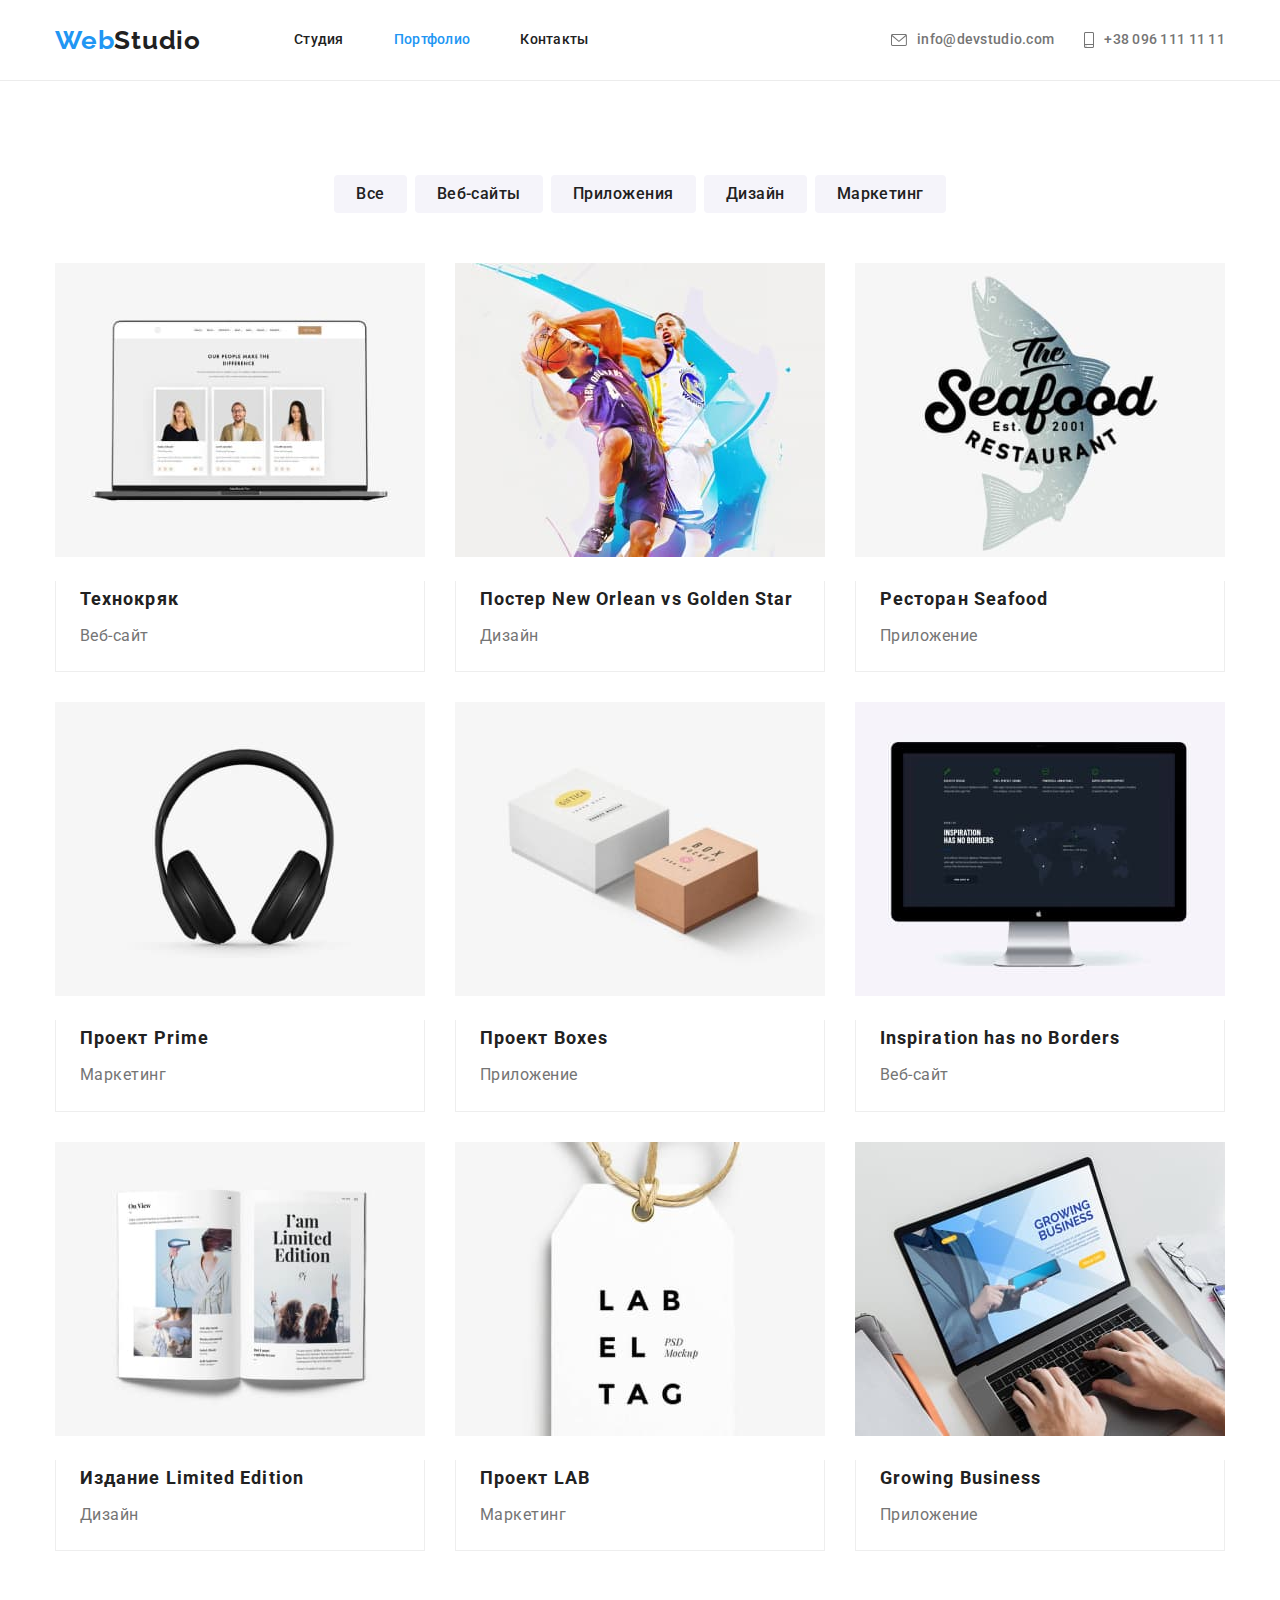
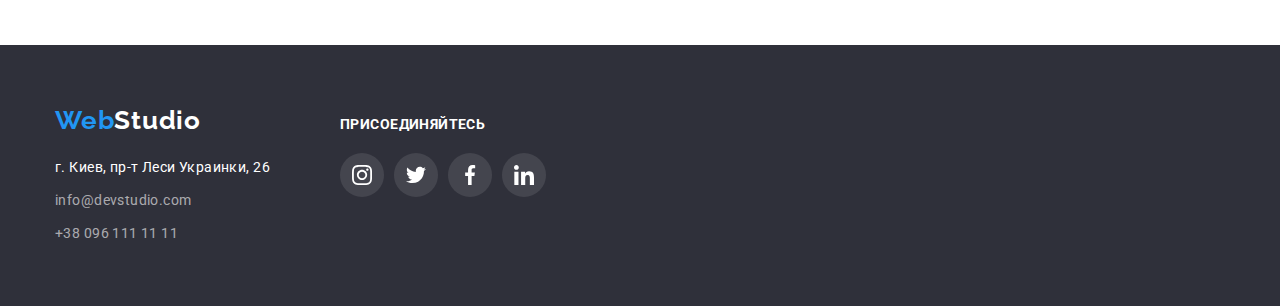
==== portfolio.html @ 770d9791 "add animation" ====
<!DOCTYPE html>
<html lang="ru">
	<head>
		<meta charset="UTF-8" />
		<meta http-equiv="X-UA-Compatible" content="IE=edge" />
		<meta name="viewport" content="width=device-width, initial-scale=1.0" />
		<title>Портфоліо</title>
		<link rel="preconnect" href="https://fonts.googleapis.com" />
		<link rel="preconnect" href="https://fonts.gstatic.com" crossorigin />
		<link
			href="https://fonts.googleapis.com/css2?family=Raleway:wght@700&family=Roboto:wght@400;500;700;900&display=swap"
			rel="stylesheet"
		/>
		<link
			rel="stylesheet"
			href="https://cdnjs.cloudflare.com/ajax/libs/modern-normalize/1.1.0/modern-normalize.min.css"
		/>
		<link rel="stylesheet" href="./css/styles.css" />
	</head>
	<body>
		<header class="header">
			<div class="container main-nav">
				<!--Шапка-->
				<a class="logo" lang="en" href="./index.html">
					<span class="logo-accent">Web</span>Studio
				</a>

				<ul class="site-nav list">
					<li class="item"><a href="./index.html" class="link">Студия</a></li>
					<li class="item"><a href="./portfolio.html" class="link current">Портфолио</a></li>
					<li class="item"><a href="" class="link">Контакты</a></li>
				</ul>

				<ul class="contacts-list list">
					<li class="item">
						<a class="link" href="mailto:info@devstudio.com">
							<svg class="contacts-list-icon" width="16" height="12">
								<use href="./images/icons.svg#envelope"></use>
							</svg>
							info@devstudio.com
						</a>
					</li>
					<li class="item">
						<a class="link" href="tel:+380961111111">
							<svg class="contacts-list-icon" width="10" height="16">
								<use href="./images/icons.svg#smartphone"></use>
							</svg>
							+38 096 111 11 11
						</a>
					</li>
				</ul>
			</div>
		</header>
		<!-- Основний контент -->
		<main>
			<section class="section">
				<!--Прихований заголовок-->
				<div class="container">
					<h1 class="visually-hidden">Примеры работ</h1>

					<ul class="filter-list list">
						<li class="item"><button class="button" type="button">Все</button></li>
						<li class="item"><button class="button" type="button">Веб-сайты</button></li>
						<li class="item"><button class="button" type="button">Приложения</button></li>
						<li class="item"><button class="button" type="button">Дизайн</button></li>
						<li class="item"><button class="button" type="button">Маркетинг</button></li>
					</ul>

					<ul class="work list">
						<li class="item">
							<a class="work-link" href="">
								<img
									class="img"
									src="./images/tehnohryak.jpg"
									alt="ноутбук с изображением анкет сотрудников на экране"
									width="370"
								/>
								<div class="border">
									<h2 class="list-titel">Технокряк</h2>
									<p class="text">Веб-сайт</p>
								</div>
							</a>
						</li>
						<li class="item">
							<a class="work-link" href="">
								<img
									class="img"
									src="./images/basketball.jpg"
									alt="плакат с изображением баскетоболистов"
									width="370"
								/>
								<div class="border">
									<h2 class="list-titel">
										Постер
										<span lang="en">New Orlean vs Golden Star</span>
									</h2>
									<p class="text">Дизайн</p>
								</div>
							</a>
						</li>
						<li class="item">
							<a class="work-link" href="">
								<img
									class="img"
									src="./images/seafood.jpg"
									alt="рисунок рыбы с название ресторана морепродуктов"
									width="370"
								/>
								<div class="border">
									<h2 class="list-titel">
										Ресторан
										<span lang="en">Seafood</span>
									</h2>
									<p class="text">Приложение</p>
								</div>
							</a>
						</li>
						<li class="item">
							<a class="work-link" href="">
								<img class="img" src="./images/headphone.jpg" alt="наушники" width="370" />
								<div class="border">
									<h2 class="list-titel">
										Проект
										<span lang="en">Prime</span>
									</h2>
									<p class="text">Маркетинг</p>
								</div>
							</a>
						</li>
						<li class="item">
							<a class="work-link" href="">
								<img class="img" src="./images/boxes.jpg" alt="две подарочные коробки" width="370" />
								<div class="border">
									<h2 class="list-titel">
										Проект
										<span lang="en">Boxes</span>
									</h2>
									<p class="text">Приложение</p>
								</div>
							</a>
						</li>
						<li class="item">
							<a class="work-link" href="">
								<img class="img" src="./images/display.jpg" alt="дисплей с интерфейсом программы" width="370" />
								<div class="border">
									<h2 class="list-titel"><span lang="en">Inspiration has no Borders</span></h2>
									<p class="text">Веб-сайт</p>
								</div>
							</a>
						</li>
						<li class="item">
							<a class="work-link" href="">
								<img class="img" src="./images/magazine.jpg" alt="открытый журнал с фото и заголовками" width="370" />
								<div class="border">
									<h2 class="list-titel">
										Издание
										<span lang="en">Limited Edition</span>
									</h2>
									<p class="text">Дизайн</p>
								</div>
							</a>
						</li>
						<li class="item">
							<a class="work-link" href="">
								<img class="img" src="./images/tag.jpg" alt="бирка с надписью" width="370" />
								<div class="border">
									<h2 class="list-titel">
										Проект
										<span>LAB</span>
									</h2>
									<p class="text">Маркетинг</p>
								</div>
							</a>
						</li>
						<li class="item">
							<a class="work-link" href="">
								<img
									class="img"
									src="./images/growinglaptop.jpg"
									alt="ноутбук с изображением рекламы компании на экране"
									width="370"
								/>
								<div class="border">
									<h2 class="list-titel"><span>Growing Business</span></h2>
									<p class="text">Приложение</p>
								</div>
							</a>
						</li>
					</ul>
				</div>
			</section>
		</main>

		<footer class="footer">
			<div class="container">
				<div class="footer-content">
					<div class="address">
						<a class="logo" lang="en" href="./index.html">
							<span class="logo-accent">Web</span>Studio
						</a>
						<address>
							<ul class="address-list list">
								<li class="addres-item">
									<a class="location address-link" href="">г. Киев, пр-т Леси Украинки, 26</a>
								</li>
								<li class="addres-item">
									<a class="address-link" href="mailto:info@devstudio.com">info@devstudio.com</a>
								</li>
								<li class="addres-item"><a class="address-link" href="tel:+380961111111">+38 096 111 11 11</a></li>
							</ul>
						</address>
					</div>
					<div class="footer-social">
						<p class="list-titel">Присоединяйтесь</p>
						<ul class="footer-social-list list">
							<li class="social-list-item">
								<a class="link" href="https://www.instagram.com/" target="_blank" rel="noreferrer noopener">
									<svg class="social-list-icon" width="20" height="20">
										<use href="./images/icons.svg#instagram"></use>
									</svg>
								</a>
							</li>
							<li class="social-list-item">
								<a class="link" href="https://twitter.com/" target="_blank" rel="noreferrer noopener">
									<svg class="social-list-icon" width="20" height="20">
										<use href="./images/icons.svg#twitter"></use>
									</svg>
								</a>
							</li>
							<li class="social-list-item">
								<a class="link" href="https://www.facebook.com/" target="_blank" rel="noreferrer noopener">
									<svg class="social-list-icon" width="20" height="20">
										<use href="./images/icons.svg#facebook"></use>
									</svg>
								</a>
							</li>
							<li class="social-list-item">
								<a class="link" href="https://www.linkedin.com/" target="_blank" rel="noreferrer noopener">
									<svg class="social-list-icon" width="20" height="20">
										<use href="./images/icons.svg#linkedin"></use>
									</svg>
								</a>
							</li>
						</ul>
					</div>
				</div>
			</div>
		</footer>
	</body>
</html>
---- css/styles.css ----
:root {
	--primery-text-color: #757575;
	--titel-text-color: #212121;
	--accent-color: #2196f3;
	--second-accent-color: #ffffff;
	--primery-bcg-color: #ffffff;
	--primery-icon-color: rgba(175, 177, 184, 1);
	--prime-animation: cubic-bezier(0.4, 0, 0.2, 1);
}
body {
	background-color: var(--primery-bcg-color);
	color: var(--primery-text-color);
	font-family: Roboto, sans-serif;
}
.visually-hidden {
	position: absolute;
	width: 1px;
	height: 1px;
	margin: -1px;
	border: 0;
	padding: 0;
	white-space: nowrap;
	clip-path: inset(100%);
	clip: rect(0 0 0 0);
	overflow: hidden;
}
.list {
	list-style: none;
	padding: 0;
	margin: 0;
}
.section-titel,
.list-titel {
	margin-top: 0;
	margin-bottom: 0;
	color: var(--titel-text-color);
}
span {
	display: inline-block;
}

/* Header */

.container {
	margin-left: auto;
	margin-right: auto;
	padding-left: 15px;
	padding-right: 15px;
	width: 1200px;
	/* outline: 2px solid tomato; */
}
/* Логотип */
.logo {
	padding-top: 24px;
	padding-bottom: 24px;
	color: var(--titel-text-color);

	font-family: Raleway, sans-serif;
	font-weight: 700;
	font-size: 26px;
	line-height: 1.19;
	letter-spacing: 0.03em;

	text-decoration: none;
}
.logo-accent {
	color: var(--accent-color);
}

/* Навігація */
.header {
	border-bottom: 1px solid #ececec;
}
.main-nav {
	display: flex;
	align-items: center;	
}
.site-nav {
	display: flex;
	margin-left: 93px;
}
.site-nav .item:not(:last-child) {
	margin-right: 50px;
}
.site-nav .link {
	display: block;
	padding-top: 32px;
	padding-bottom: 32px;

	color: var(--titel-text-color);

	font-weight: 500;
	font-size: 14px;
	line-height: 1.14;
	letter-spacing: 0.02em;

	text-decoration: none;

	transition: color 250ms var(--prime-animation);
	
}
.site-nav .link:hover,
.site-nav .link:focus {
	color: var(--accent-color);
}
.site-nav .current {
	position: relative;
	color: var(--accent-color);	
}
.site-nav .current::after {
	content: '';
	position: absolute;
	display: block;
	bottom: -1px;

	width: 100%;
	height: 4px;

	background-color:var(--accent-color);
	transform: scale(0);
	border-radius: 2px;

	animation-name: appearInFromCenter;
	animation-duration: 500ms;
	animation-timing-function: linear;
	animation-delay: 250ms;
	animation-fill-mode: forwards;
}
@keyframes appearInFromCenter {
	0% { transform: scale(0);		
	}
	100% { transform: scale(1);
	}
}
.contacts-list {
	display: flex;
	margin-left: auto;
}
.contacts-list .item + .item {
	margin-left: 30px;
}
.contacts-list .link {
	display: flex;
	justify-content: center;
	align-items: center;
	padding-top: 32px;
	padding-bottom: 32px;

	color: var(--primery-text-color);

	font-weight: 500;
	font-size: 14px;
	line-height: 1.14;
	letter-spacing: 0.02em;

	text-decoration: none;

	transition: color 250ms var(--prime-animation);
}
.contacts-list-icon {
	margin-right: 10px;
	fill: currentColor;
}
.contacts-list .link:hover,
.address-list .link:hover,
.contacts-list-icon:hover,
.contacts-list .link:focus,
.address-list .link:focus,
.contacts-list-icon:focus {
	color: var(--accent-color);
}
/* Main index */
/* Герой */
.hero {
	max-width: 1600px;
	height: 600px;
	margin-right: auto;
	margin-left: auto;
	padding-top: 200px;
	padding-bottom: 200px;

	background-color: #c4c4c4;
	background-image: linear-gradient(to right, rgba(47, 48, 58, 0.4), rgba(47, 48, 58, 0.4)), url(../images/bcgimg.jpg);
	background-size: cover;
	background-repeat: no-repeat;	
}
.centred {
	display: block;
	width: 696px;
	text-align: center;
}
.hero-titel {
	display: inline-block;
	width: 696px;
	margin-top: 0;
	margin-right: 0;
	margin-bottom: 30px;

	color: var(--second-accent-color);

	font-weight: 900;
	font-size: 44px;
	line-height: 60px;
	letter-spacing: 0.06em;
	text-transform: uppercase;
}
.hero-button {
	display: inline-block;
	border-radius: 4px;
	padding: 10px 32px;
	min-width: 200px;
	border: none;

	background-color: var(--accent-color);
	color: var(--second-accent-color);

	font-family: inherit;
	font-weight: 700;
	font-size: 16px;
	line-height: 1.8;
	letter-spacing: 0.06em;
	text-align: center;

	cursor: pointer;

	transition: background-color 250ms var(--prime-animation);
}
.hero-button:hover,
.hero-button:focus,
.hero-button:active {
	background-color: #188ce8;
	color: var(--second-accent-color);
}
/* Секції */
.section {
	padding-top: 94px;
	padding-bottom: 94px;
}
.section-titel {
	margin-bottom: 50px;

	font-weight: 700;
	font-size: 36px;
	line-height: 1.16;
	letter-spacing: 0.03em;
	text-align: center;
}
/* Переваги */

.benefits-list {
	display: flex;	
}
.benefits-list .item {		
	width: 270px;
}
.benefits-list .item + .item {
	margin-left: 30px;
}
.benefits-list .icon-bg {
	display: flex;
	justify-content: center;
	align-items: center;

	max-width: 270px;
	height: 120px;
	
	margin-bottom: 30px;
	background-color: #f5f4fa;

	border-radius: 4px;
}

.benefits-list .list-titel {
	margin-bottom: 10px;

	color: var(--titel-text-color);

	font-weight: 700;
	font-size: 14px;
	line-height: 1.14;
	letter-spacing: 0.03em;
	text-transform: uppercase;
}
.benefits-list .text {
	margin-top: 0;
	margin-bottom: 0px;

	font-size: 14px;
	line-height: 1.71;
	letter-spacing: 0.03em;
}
/* Чи ми займаємось */
.do {
	padding-top: 0px;
}
.do-list {
	display: flex;
}
.do-list .item {
	display: flex;
	position: relative;
}
.do-list .img {
	display: block;	
}
.do-list .label {
	position: absolute;	
	bottom: 0;

	display: block;
	width: 100%;
	margin-top: 0;
	margin-bottom: 0;
	padding-top: 27px;
	padding-bottom: 27px;	
	
	text-align: center;
	font-weight: 700;
	font-size: 14px;
	line-height: 1.14;
	letter-spacing: 0.03em;
	text-transform: uppercase;

	color: #ffffff;
	background: rgba(47, 48, 58, 0.8);
}
.do-list .item + .item {
	margin-left: 30px;
}
/* Наша команда */
.team {
	background-color: #f5f4fa;
}
.team-list {
	display: flex;
}
.team-list-item {
	background-color: var(--primery-bcg-color);
	box-shadow: 0px 1px 3px rgba(0, 0, 0, 0.12), 0px 1px 1px rgba(0, 0, 0, 0.14), 0px 2px 1px rgba(0, 0, 0, 0.2);
	border-radius: 0px 0px 4px 4px;
}
.team-list .team-list-item + .team-list-item {
	margin-left: 30px;
}
.team-list .img {
	display: block;
}
.team-list .content {
	padding-top: 30px;
	padding-right: 32px;
	padding-bottom: 30px;
	padding-left: 32px;

	
}
.team-list .list-titel {
	margin-bottom: 10px;

	font-weight: 500;
	font-size: 16px;
	line-height: 1.19;
	letter-spacing: 0.03em;
	text-align: center;
}
.team-list .text {
	margin-top: 0;
	margin-bottom: 16px;

	font-size: 16px;
	line-height: 1.19;
	letter-spacing: 0.03em;
	text-align: center;
}
.social-list {
	display: flex;
	justify-content: center;		
}
.social-list-item {
	width: 44px;
	height: 44px;	
}
.social-list-item +.social-list-item {
	margin-left: 10px;
}
.social-list .link {
	display: flex;
	justify-content: center;
	align-items: center;	
	width: 100%;
	height: 100%;

	color: var(--primery-icon-color);
	background-color: transparent;

	border-radius: 50px;

	transition: color 250ms var(--prime-animation),
	background-color 250ms var(--prime-animation);
}
.social-list-icon {
	fill: currentColor;
}
.social-list .link:hover,
.social-list .link:focus {
	background-color: #2196f3;
	color: #ffffff;
}
.client {
	padding: 94px 0;
}
.client-list {
	display: flex;	
}
.client-list-item {
	width: 170px;
	height: 92px;
}
.client-list-item + .client-list-item {
	margin-left: 30px;
}
.client-list .link {
	display: flex;
	justify-content: center;
	align-items: center;
	width: 100%;
	height: 100%;

	outline: transparent;
	border: 1px solid #afb1b8;
	border-radius: 4px;
	fill: #afb1b8;

	transition: fill 250ms var(--prime-animation),
			border 250ms var(--prime-animation);
	
}
.client-list-icom {
	fill: currentColor;
}
.client-list .link:hover,
.client-list .link:focus {
	fill: var(--accent-color);
	border: 1px solid var(--accent-color);
}

/* Footer */
.footer {
	padding-top: 60px;
	padding-bottom: 60px;
	background-color: #2f303a;
}
.footer .logo,
.address-list .location,
.footer-social .list-titel {
	color: var(--second-accent-color);
}
.footer-content {
	display: flex;
	align-items: baseline;
}
.footer .logo {
	display: block;
	margin-bottom: 20px;
	padding: 0;
}
.address-list a {
	color: rgba(255, 255, 255, 0.6);

	font-style: normal;
	font-size: 14px;
	line-height: 1.71;
	letter-spacing: 0.03em;

	text-decoration: none;
	
	transition: color 250ms var(--prime-animation)
}
.address-list .link {
	display: block;
}
.address-link:hover,
.address-link:focus {
	color: var(--accent-color);
}
.address-list .addres-item:not(:last-child) {
	margin-bottom: 9px;
}


.footer-social .list-titel {
	margin-bottom: 20px;

	font-weight: 700;
	font-size: 14px;
	line-height: 1.14;
	letter-spacing: 0.03em;
	text-transform: uppercase;
}
.footer-social {
	margin-left: 70px;
}
.footer-social-list {
	display: flex;
	justify-content: space-between;
	width: 206px;
}
.footer-social-list .link {
	display: flex;
	justify-content: center;
	align-items: center;
	width: 100%;
	height: 100%;
	border-radius: 50px;
	background-color: rgba(255, 255, 255, 0.1);
	color: var(--second-accent-color);
	
	transition: background-color 250ms var(--prime-animation);
}
.footer-social-list .link:hover,
.footer-social-list .link:focus {
	background-color: var(--accent-color);
}

/* Портфоліо */
.filter-list {
	display: flex;
	justify-content: center;
	margin-bottom: 50px;
}
.filter-list .item + .item {
	margin-left: 8px;
}
.filter-list .button {
	display: block;
	padding: 6px 22px;
	border-radius: 4px;

	background-color: #f5f4fa;
	color: #212121;
	
	
	font-family: inherit;
	font-weight: 500;
	font-size: 16px;
	line-height: 1.6;
	letter-spacing: 0.03em;

	border: none;
	text-decoration: none;

	transition: background-color 250ms var(--prime-animation),
	color 250ms var(--prime-animation), box-shadow 250ms var(--prime-animation);
}
.filter-list .button:hover,
.filter-list .button:focus,
.filter-list .button:active {
	background-color: #2196f3;
	color: #ffffff;
	cursor: pointer;
	box-shadow: 0px 3px 1px rgba(0, 0, 0, 0.1), 0px 1px 2px rgba(0, 0, 0, 0.08), 0px 2px 2px rgba(0, 0, 0, 0.12);
}

.work {
	display: flex;
	flex-wrap: wrap;
	gap: 30px;
}
.work .item {
	width: calc((100% - 60px) / 3);
}
.work-link {
	display: block;
	text-decoration: none;

	transition: box-shadow 250ms var(--prime-animation);	
}
.work-link:hover,
.work-link:focus {
	box-shadow: 0px 1px 1px rgba(0, 0, 0, 0.12), 0px 4px 4px rgba(0, 0, 0, 0.06), 1px 4px 6px rgba(0, 0, 0, 0.16);
	outline: transparent;
}
.work .img {
	margin-bottom: 20px;
}
.work .list-titel {
	margin-bottom: 4px;
	font-weight: 700;
	font-size: 18px;
	line-height: 2;
	letter-spacing: 0.06em;

	text-decoration: none;
}
.work .text {
	margin-top: 0;
	margin-bottom: 0;

	color: var(--primery-text-color);

	font-size: 16px;
	line-height: 1.88;
	letter-spacing: 0.03em;
}
.border {
	padding-right: 24px;
	padding-bottom: 20px;
	padding-left: 24px;
	border-right: 1px solid #eeeeee;
	border-bottom: 1px solid #eeeeee;
	border-left: 1px solid #eeeeee;
}
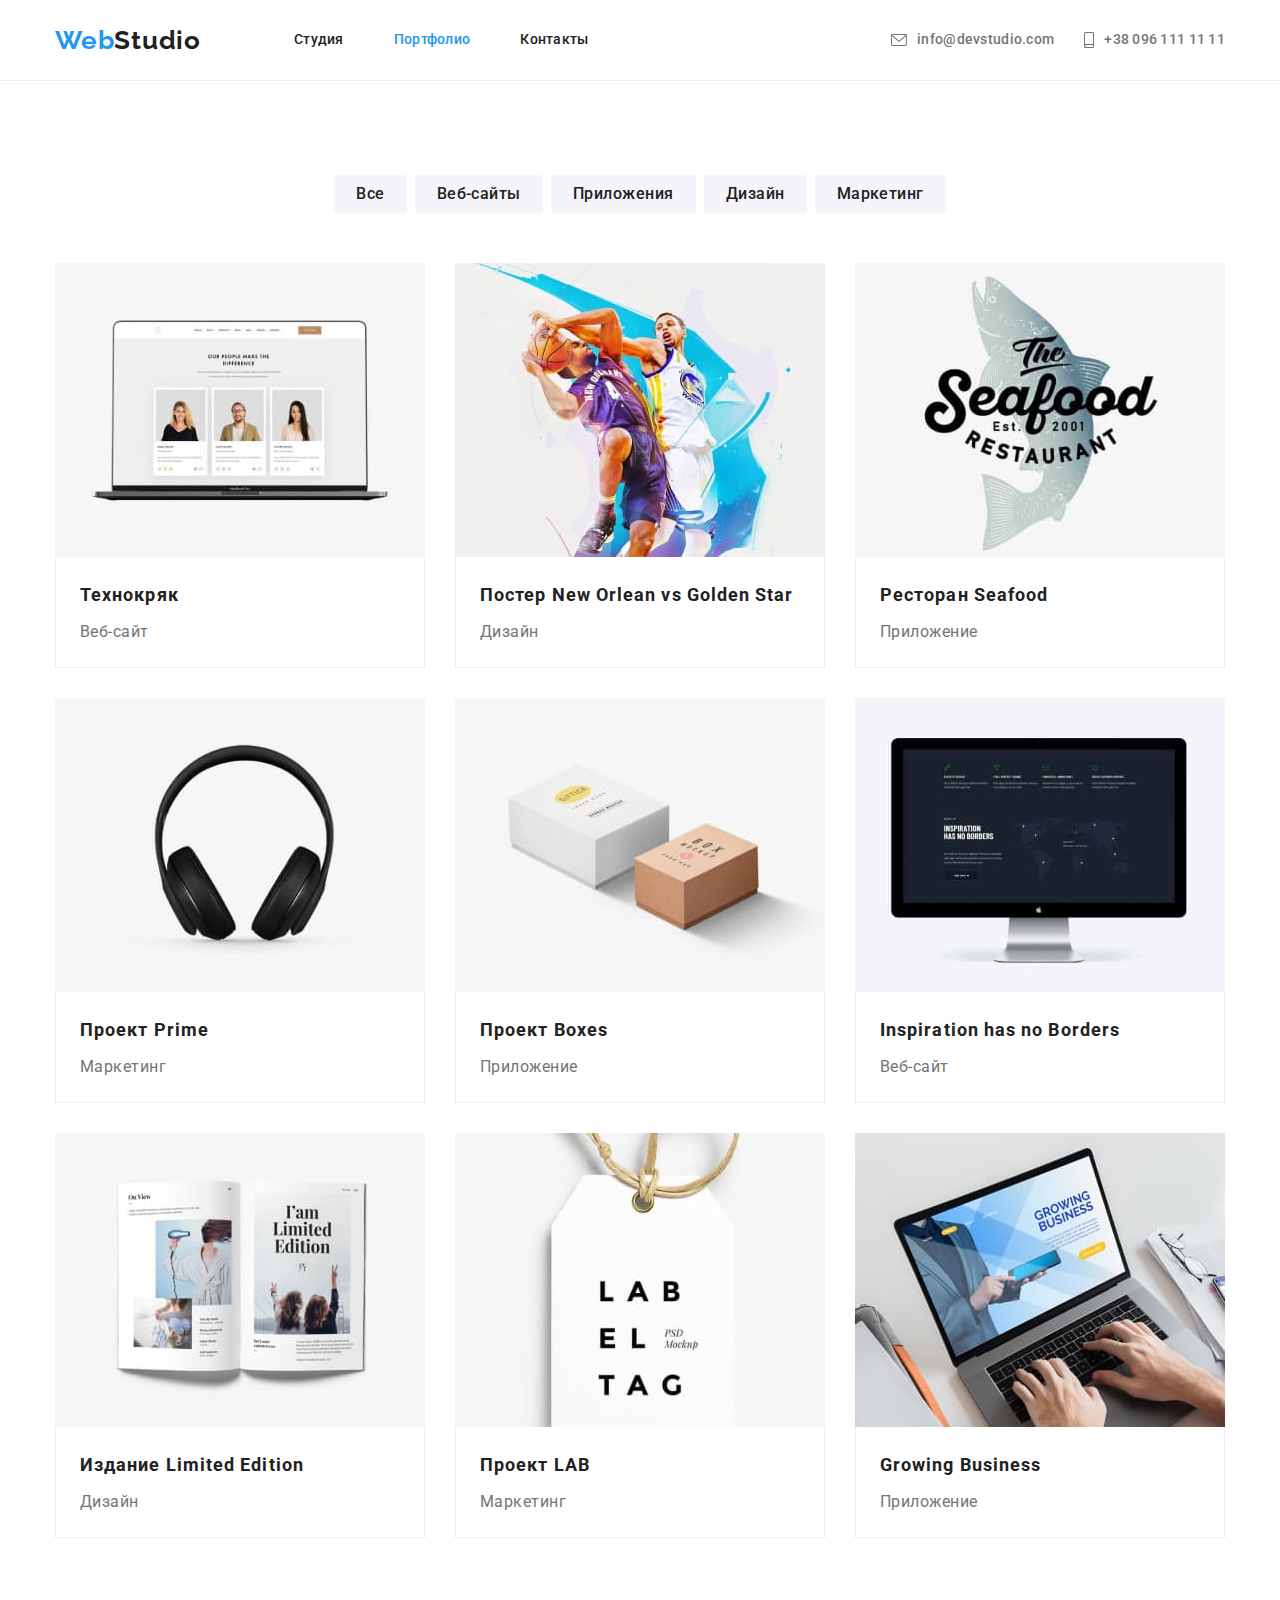
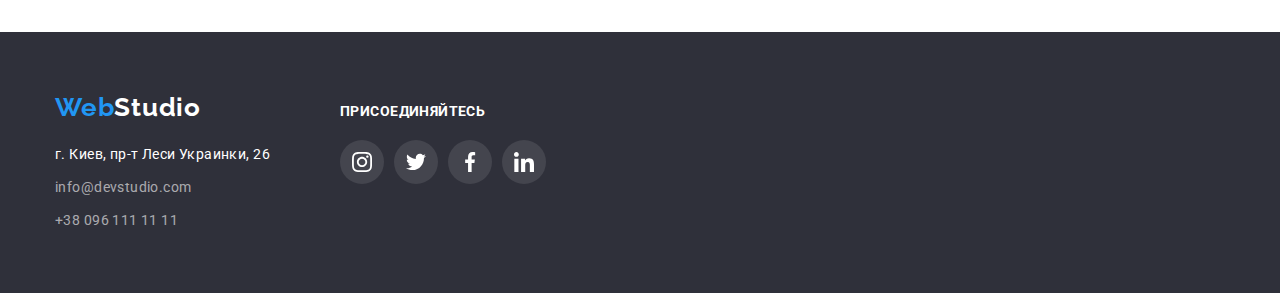
==== commit d156e823: "add modal" ====
--- a/portfolio.html
+++ b/portfolio.html
@@ -69,12 +69,18 @@
 					<ul class="work list">
 						<li class="item">
 							<a class="work-link" href="">
-								<img
-									class="img"
-									src="./images/tehnohryak.jpg"
-									alt="ноутбук с изображением анкет сотрудников на экране"
-									width="370"
-								/>
+								<div class="box">
+									<img
+										class="img"
+										src="./images/tehnohryak.jpg"
+										alt="ноутбук с изображением анкет сотрудников на экране"
+										width="370"
+									/>
+									<p class="overlay text-overlay">
+										Ресурс предлагает комплексные предложения с разным уровнем функционала и сервисов. Все это позволит
+										посетителю получить исчерпывающие сведения о компании или частном лице.
+									</p>
+								</div>
 								<div class="border">
 									<h2 class="list-titel">Технокряк</h2>
 									<p class="text">Веб-сайт</p>
@@ -83,12 +89,18 @@
 						</li>
 						<li class="item">
 							<a class="work-link" href="">
-								<img
-									class="img"
-									src="./images/basketball.jpg"
-									alt="плакат с изображением баскетоболистов"
-									width="370"
-								/>
+								<div class="box">
+									<img
+										class="img"
+										src="./images/basketball.jpg"
+										alt="плакат с изображением баскетоболистов"
+										width="370"
+									/>
+									<p class="overlay">
+										Ресурс предлагает комплексные предложения с разным уровнем функционала и сервисов. Все это позволит
+										посетителю получить исчерпывающие сведения о компании или частном лице.
+									</p>
+								</div>
 								<div class="border">
 									<h2 class="list-titel">
 										Постер
@@ -100,12 +112,18 @@
 						</li>
 						<li class="item">
 							<a class="work-link" href="">
-								<img
-									class="img"
-									src="./images/seafood.jpg"
-									alt="рисунок рыбы с название ресторана морепродуктов"
-									width="370"
-								/>
+								<div class="box">
+									<img
+										class="img"
+										src="./images/seafood.jpg"
+										alt="рисунок рыбы с название ресторана морепродуктов"
+										width="370"
+									/>
+									<p class="overlay text-overlay">
+										Ресурс предлагает комплексные предложения с разным уровнем функционала и сервисов. Все это позволит
+										посетителю получить исчерпывающие сведения о компании или частном лице.
+									</p>
+								</div>
 								<div class="border">
 									<h2 class="list-titel">
 										Ресторан
@@ -117,7 +135,13 @@
 						</li>
 						<li class="item">
 							<a class="work-link" href="">
-								<img class="img" src="./images/headphone.jpg" alt="наушники" width="370" />
+								<div class="box">
+									<img class="img" src="./images/headphone.jpg" alt="наушники" width="370" />
+									<p class="overlay text-overlay">
+										Ресурс предлагает комплексные предложения с разным уровнем функционала и сервисов. Все это позволит
+										посетителю получить исчерпывающие сведения о компании или частном лице.
+									</p>
+								</div>
 								<div class="border">
 									<h2 class="list-titel">
 										Проект
@@ -129,7 +153,13 @@
 						</li>
 						<li class="item">
 							<a class="work-link" href="">
-								<img class="img" src="./images/boxes.jpg" alt="две подарочные коробки" width="370" />
+								<div class="box">
+									<img class="img" src="./images/boxes.jpg" alt="две подарочные коробки" width="370" />
+									<p class="overlay text-overlay">
+										Ресурс предлагает комплексные предложения с разным уровнем функционала и сервисов. Все это позволит
+										посетителю получить исчерпывающие сведения о компании или частном лице.
+									</p>
+								</div>
 								<div class="border">
 									<h2 class="list-titel">
 										Проект
@@ -141,7 +171,13 @@
 						</li>
 						<li class="item">
 							<a class="work-link" href="">
-								<img class="img" src="./images/display.jpg" alt="дисплей с интерфейсом программы" width="370" />
+								<div class="box">
+									<img class="img" src="./images/display.jpg" alt="дисплей с интерфейсом программы" width="370" />
+									<p class="overlay text-overlay">
+										Ресурс предлагает комплексные предложения с разным уровнем функционала и сервисов. Все это позволит
+										посетителю получить исчерпывающие сведения о компании или частном лице.
+									</p>
+								</div>
 								<div class="border">
 									<h2 class="list-titel"><span lang="en">Inspiration has no Borders</span></h2>
 									<p class="text">Веб-сайт</p>
@@ -150,7 +186,13 @@
 						</li>
 						<li class="item">
 							<a class="work-link" href="">
-								<img class="img" src="./images/magazine.jpg" alt="открытый журнал с фото и заголовками" width="370" />
+								<div class="box">
+									<img class="img" src="./images/magazine.jpg" alt="открытый журнал с фото и заголовками" width="370" />
+									<p class="overlay text-overlay">
+										Ресурс предлагает комплексные предложения с разным уровнем функционала и сервисов. Все это позволит
+										посетителю получить исчерпывающие сведения о компании или частном лице.
+									</p>
+								</div>
 								<div class="border">
 									<h2 class="list-titel">
 										Издание
@@ -162,7 +204,13 @@
 						</li>
 						<li class="item">
 							<a class="work-link" href="">
-								<img class="img" src="./images/tag.jpg" alt="бирка с надписью" width="370" />
+								<div class="box">
+									<img class="img" src="./images/tag.jpg" alt="бирка с надписью" width="370" />
+									<p class="overlay text-overlay">
+										Ресурс предлагает комплексные предложения с разным уровнем функционала и сервисов. Все это позволит
+										посетителю получить исчерпывающие сведения о компании или частном лице.
+									</p>
+								</div>
 								<div class="border">
 									<h2 class="list-titel">
 										Проект
@@ -174,12 +222,18 @@
 						</li>
 						<li class="item">
 							<a class="work-link" href="">
-								<img
-									class="img"
-									src="./images/growinglaptop.jpg"
-									alt="ноутбук с изображением рекламы компании на экране"
-									width="370"
-								/>
+								<div class="box">
+									<img
+										class="img"
+										src="./images/growinglaptop.jpg"
+										alt="ноутбук с изображением рекламы компании на экране"
+										width="370"
+									/>
+									<p class="overlay text-overlay">
+										Ресурс предлагает комплексные предложения с разным уровнем функционала и сервисов. Все это позволит
+										посетителю получить исчерпывающие сведения о компании или частном лице.
+									</p>
+								</div>
 								<div class="border">
 									<h2 class="list-titel"><span>Growing Business</span></h2>
 									<p class="text">Приложение</p>
--- a/css/styles.css
+++ b/css/styles.css
@@ -24,6 +24,9 @@
 	clip: rect(0 0 0 0);
 	overflow: hidden;
 }
+.img {
+	display: block;
+}
 .list {
 	list-style: none;
 	padding: 0;
@@ -568,19 +571,45 @@
 .work .item {
 	width: calc((100% - 60px) / 3);
 }
-.work-link {
+.work-link {	
 	display: block;
 	text-decoration: none;
 
 	transition: box-shadow 250ms var(--prime-animation);	
+}
+.work-link .box {
+	position: relative;
+	overflow: hidden;
+}
+.work-link .overlay {
+	position: absolute;
+	top: 0;
+
+	margin-top: 0;
+	margin-bottom: 0;
+	padding: 63px 24px;
+
+	height: 100%;
+	
+	font-size: 18px;
+	line-height: 1.55;
+	letter-spacing: 0.03em;	
+	color: #FFFFFF;
+
+	background: rgba(33, 150, 243, 0.9);
+
+	transform: translateY(calc(+100% + 1px));
+	transition: transform 250ms var(--prime-animation);
 }
 .work-link:hover,
 .work-link:focus {
 	box-shadow: 0px 1px 1px rgba(0, 0, 0, 0.12), 0px 4px 4px rgba(0, 0, 0, 0.06), 1px 4px 6px rgba(0, 0, 0, 0.16);
 	outline: transparent;
-}
-.work .img {
-	margin-bottom: 20px;
+	transform: translateY(0);
+}
+.work-link:hover .overlay,
+.work-link:focus .overlay {
+	transform: translateY(0);
 }
 .work .list-titel {
 	margin-bottom: 4px;
@@ -602,6 +631,7 @@
 	letter-spacing: 0.03em;
 }
 .border {
+	padding-top: 20px;
 	padding-right: 24px;
 	padding-bottom: 20px;
 	padding-left: 24px;
@@ -609,3 +639,37 @@
 	border-bottom: 1px solid #eeeeee;
 	border-left: 1px solid #eeeeee;
 }
+.backdrop {
+	position: fixed;
+	top: 0;
+	left: 0;
+
+	width: 100%;
+	height: 100%;
+
+	background-color: rgba(0, 0, 0, 0.2);
+}
+.modal {
+	position: absolute;
+	top: 50%;
+	left: 50%;
+	transform: translate(-50%, -50%) scale(1) rotate(0);
+	width: 528px;
+	min-height: 581px;
+
+	background: #FFFFFF;
+	box-shadow: 0px 1px 3px rgba(0, 0, 0, 0.12), 0px 1px 1px rgba(0, 0, 0, 0.14), 0px 2px 1px rgba(0, 0, 0, 0.2);
+	border-radius: 4px;
+}
+.modal .close-btn {
+	position: absolute;
+	top: 8px;
+	right: 8px;
+
+	width: 30px;
+	height: 30px;
+	border-radius: 50px;
+
+	background-color: transparent;
+	border: 1px solid rgba(0, 0, 0, 0.1);
+}
